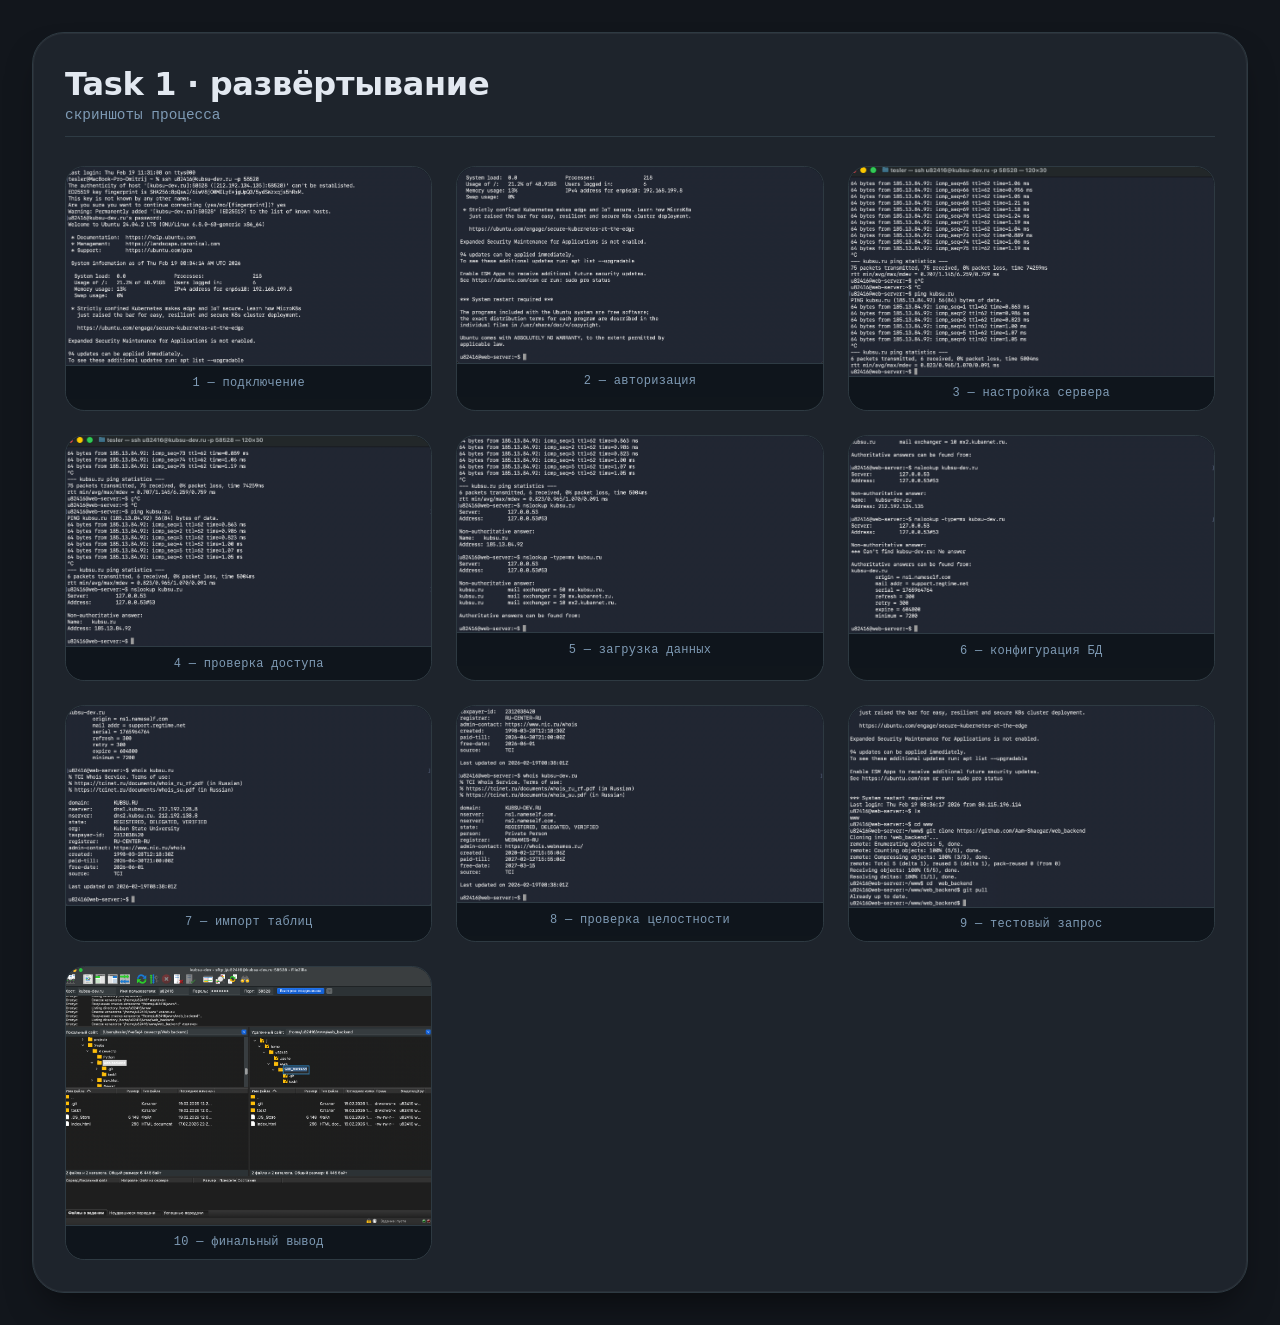
==== task1/index.html @ 4d0196c2 "init" ====
<!DOCTYPE html>
<html lang="ru">
<head>
    <meta charset="UTF-8">
    <meta name="viewport" content="width=device-width, initial-scale=1.0">
    <title>Web backend · Task 1 — скриншоты</title>
    <style>
        * {
            margin: 0;
            padding: 0;
            box-sizing: border-box;
        }

        body {
            background: #12161c;
            font-family: 'Inter', system-ui, -apple-system, 'Segoe UI', Roboto, Helvetica, sans-serif;
            padding: 2rem;
            color: #e2e8f0;
        }

        .container {
            max-width: 1300px;
            margin: 0 auto;
        }

        .card {
            background: #1e242c;
            border-radius: 2rem;
            box-shadow: 0 20px 35px -12px rgba(0, 0, 0, 0.5), 0 0 0 1px rgba(255, 255, 255, 0.05) inset;
            padding: 2rem;
            transition: all 0.25s ease;
            animation: fadeSlideUp 0.45s ease-out;
            border: 1px solid #2e3a42;
        }

        .card:hover {
            border-color: #4a5b66;
            box-shadow: 0 24px 42px -14px rgba(0, 0, 0, 0.6);
        }

        h1 {
            font-size: 2rem;
            font-weight: 550;
            letter-spacing: -0.3px;
            color: #e2e8f0;
            margin-bottom: 0.25rem;
        }

        .subhead {
            font-size: 0.9rem;
            color: #7f9bb5;
            margin-bottom: 1.8rem;
            border-bottom: 1px solid #2e3b44;
            padding-bottom: 0.8rem;
            font-family: 'Fira Code', monospace;
        }

        .gallery {
            display: grid;
            grid-template-columns: repeat(auto-fill, minmax(280px, 1fr));
            gap: 1.5rem;
        }

        .screenshot-card {
            background: #10161c;
            border-radius: 1.2rem;
            border: 1px solid #2e3a42;
            overflow: hidden;
            transition: all 0.2s ease;
        }

        .screenshot-card:hover {
            border-color: #5e7687;
            transform: translateY(-2px);
            box-shadow: 0 8px 20px rgba(0, 0, 0, 0.4);
        }

        .screenshot-card img {
            width: 100%;
            height: auto;
            display: block;
            background: #0b0f14;
        }

        .screenshot-label {
            padding: 0.6rem 0.8rem;
            font-size: 0.75rem;
            font-family: 'Fira Code', monospace;
            color: #7f9bb5;
            border-top: 1px solid #2e3b44;
            background: #0f151c;
            text-align: center;
            letter-spacing: 0.3px;
        }

        @keyframes fadeSlideUp {
            from {
                opacity: 0;
                transform: translateY(18px);
            }
            to {
                opacity: 1;
                transform: translateY(0);
            }
        }

        @media (max-width: 700px) {
            body {
                padding: 1rem;
            }
            .card {
                padding: 1.2rem;
            }
            h1 {
                font-size: 1.6rem;
            }
            .gallery {
                gap: 1rem;
                grid-template-columns: 1fr;
            }
        }

        /* кастомный скролл */
        ::-webkit-scrollbar {
            width: 5px;
        }
        ::-webkit-scrollbar-track {
            background: #191f26;
            border-radius: 10px;
        }
        ::-webkit-scrollbar-thumb {
            background: #556e82;
            border-radius: 10px;
        }
    </style>
</head>
<body>
<div class="container">
    <div class="card">
        <h1>Task 1 · развёртывание</h1>
        <div class="subhead">скриншоты процесса</div>

        <div class="gallery">
            <div class="screenshot-card">
                <img src="Снимок экрана 2026-02-19 в 11.35.34.png" alt="Screenshot 1">
                <div class="screenshot-label">1 — подключение</div>
            </div>
            <div class="screenshot-card">
                <img src="Снимок экрана 2026-02-19 в 11.35.46.png" alt="Screenshot 2">
                <div class="screenshot-label">2 — авторизация</div>
            </div>
            <div class="screenshot-card">
                <img src="Снимок экрана 2026-02-19 в 11.38.23.png" alt="Screenshot 3">
                <div class="screenshot-label">3 — настройка сервера</div>
            </div>
            <div class="screenshot-card">
                <img src="Снимок экрана 2026-02-19 в 11.39.09.png" alt="Screenshot 4">
                <div class="screenshot-label">4 — проверка доступа</div>
            </div>
            <div class="screenshot-card">
                <img src="Снимок экрана 2026-02-19 в 11.39.57.png" alt="Screenshot 5">
                <div class="screenshot-label">5 — загрузка данных</div>
            </div>
            <div class="screenshot-card">
                <img src="Снимок экрана 2026-02-19 в 11.40.46.png" alt="Screenshot 6">
                <div class="screenshot-label">6 — конфигурация БД</div>
            </div>
            <div class="screenshot-card">
                <img src="Снимок экрана 2026-02-19 в 11.41.10.png" alt="Screenshot 7">
                <div class="screenshot-label">7 — импорт таблиц</div>
            </div>
            <div class="screenshot-card">
                <img src="Снимок экрана 2026-02-19 в 11.41.35.png" alt="Screenshot 8">
                <div class="screenshot-label">8 — проверка целостности</div>
            </div>
            <div class="screenshot-card">
                <img src="Снимок экрана 2026-02-19 в 11.54.24.png" alt="Screenshot 9">
                <div class="screenshot-label">9 — тестовый запрос</div>
            </div>
            <div class="screenshot-card">
                <img src="Снимок экрана 2026-02-19 в 13.09.58.png" alt="Screenshot 10">
                <div class="screenshot-label">10 — финальный вывод</div>
            </div>
        </div>
    </div>
</div>
</body>
</html>
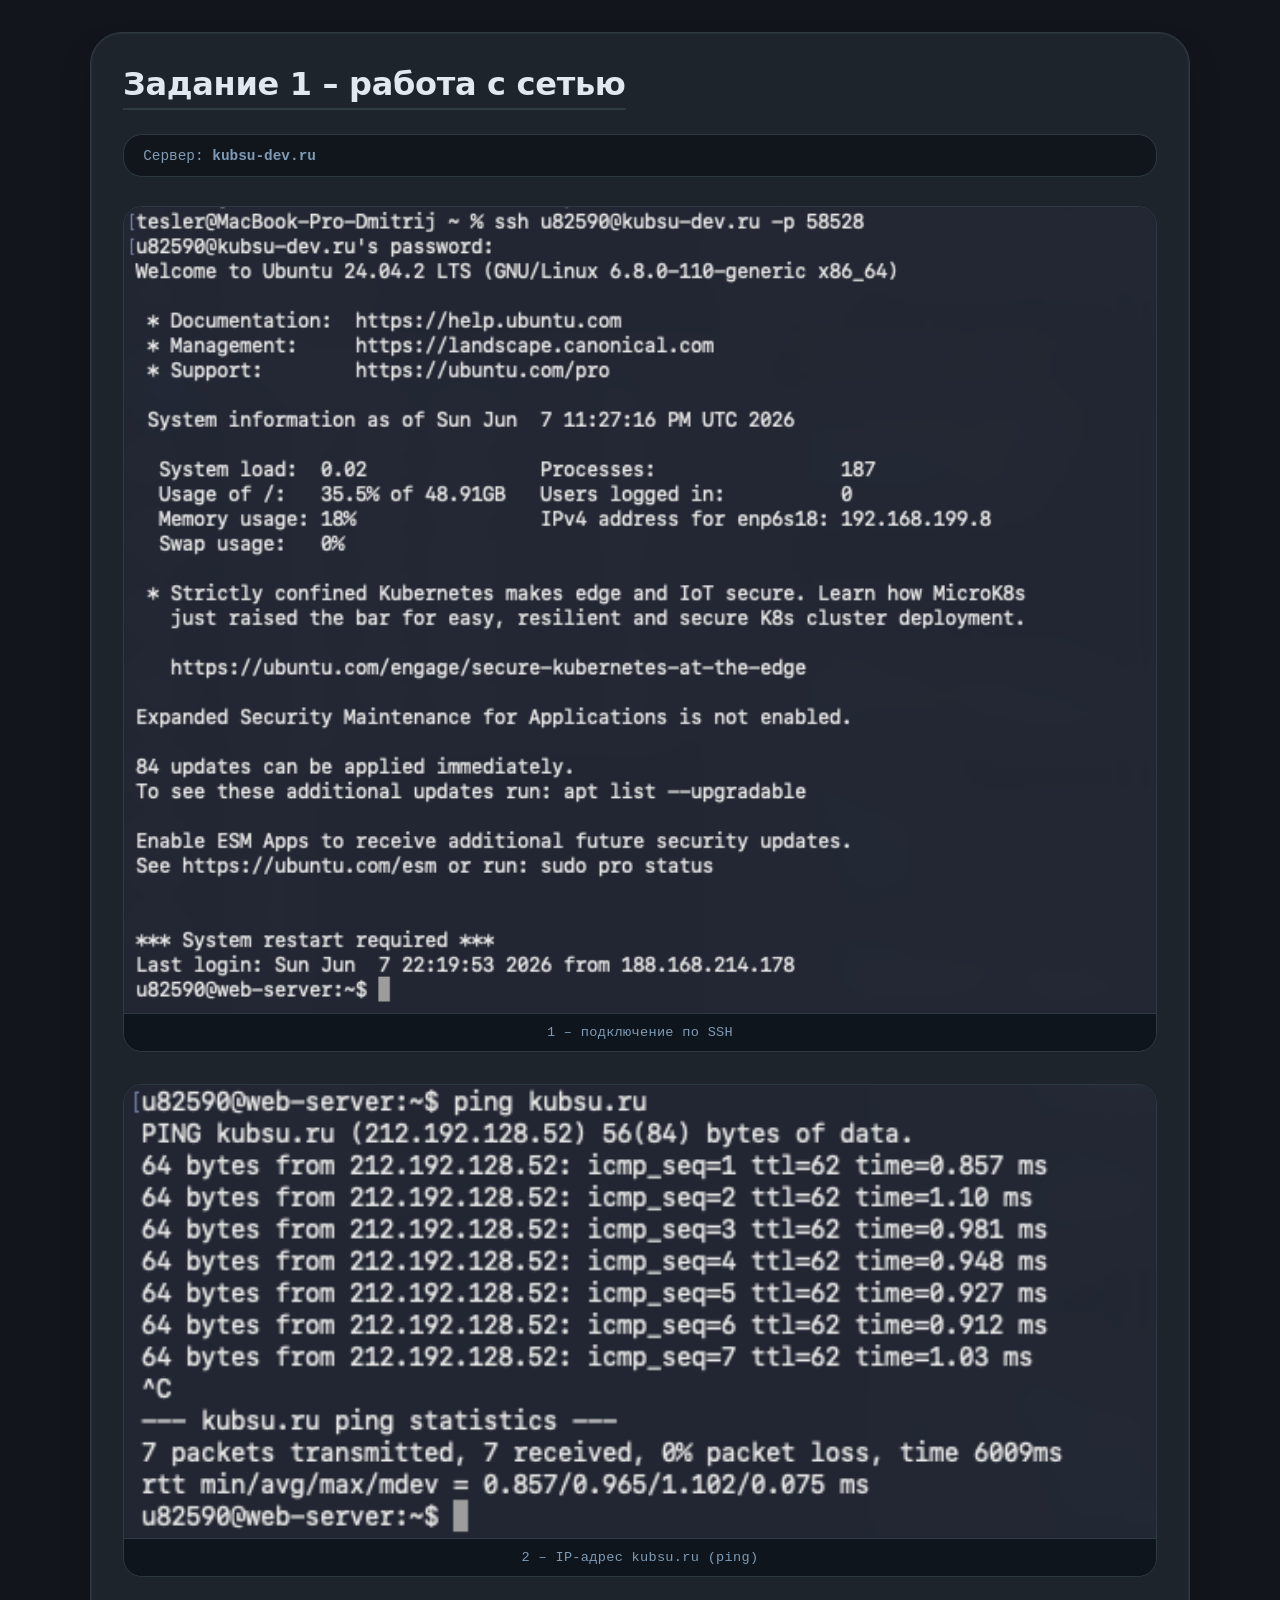
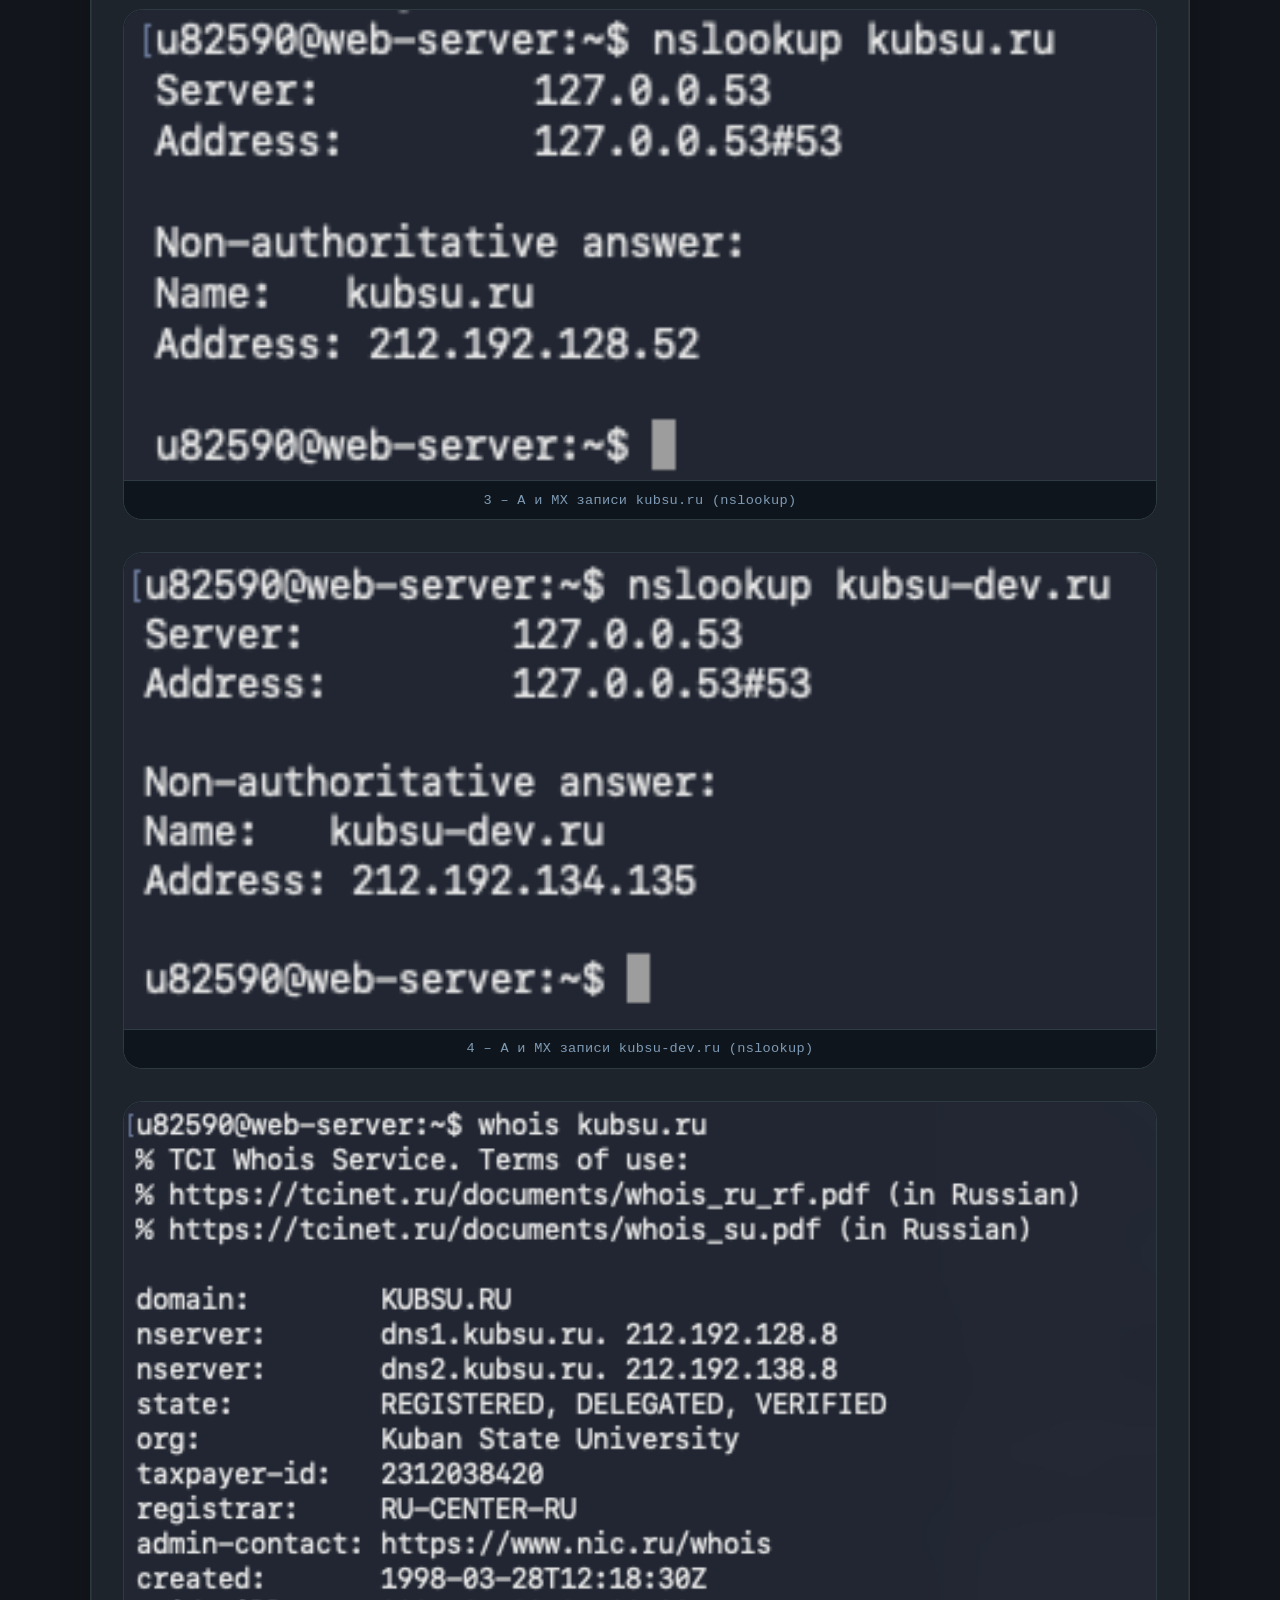
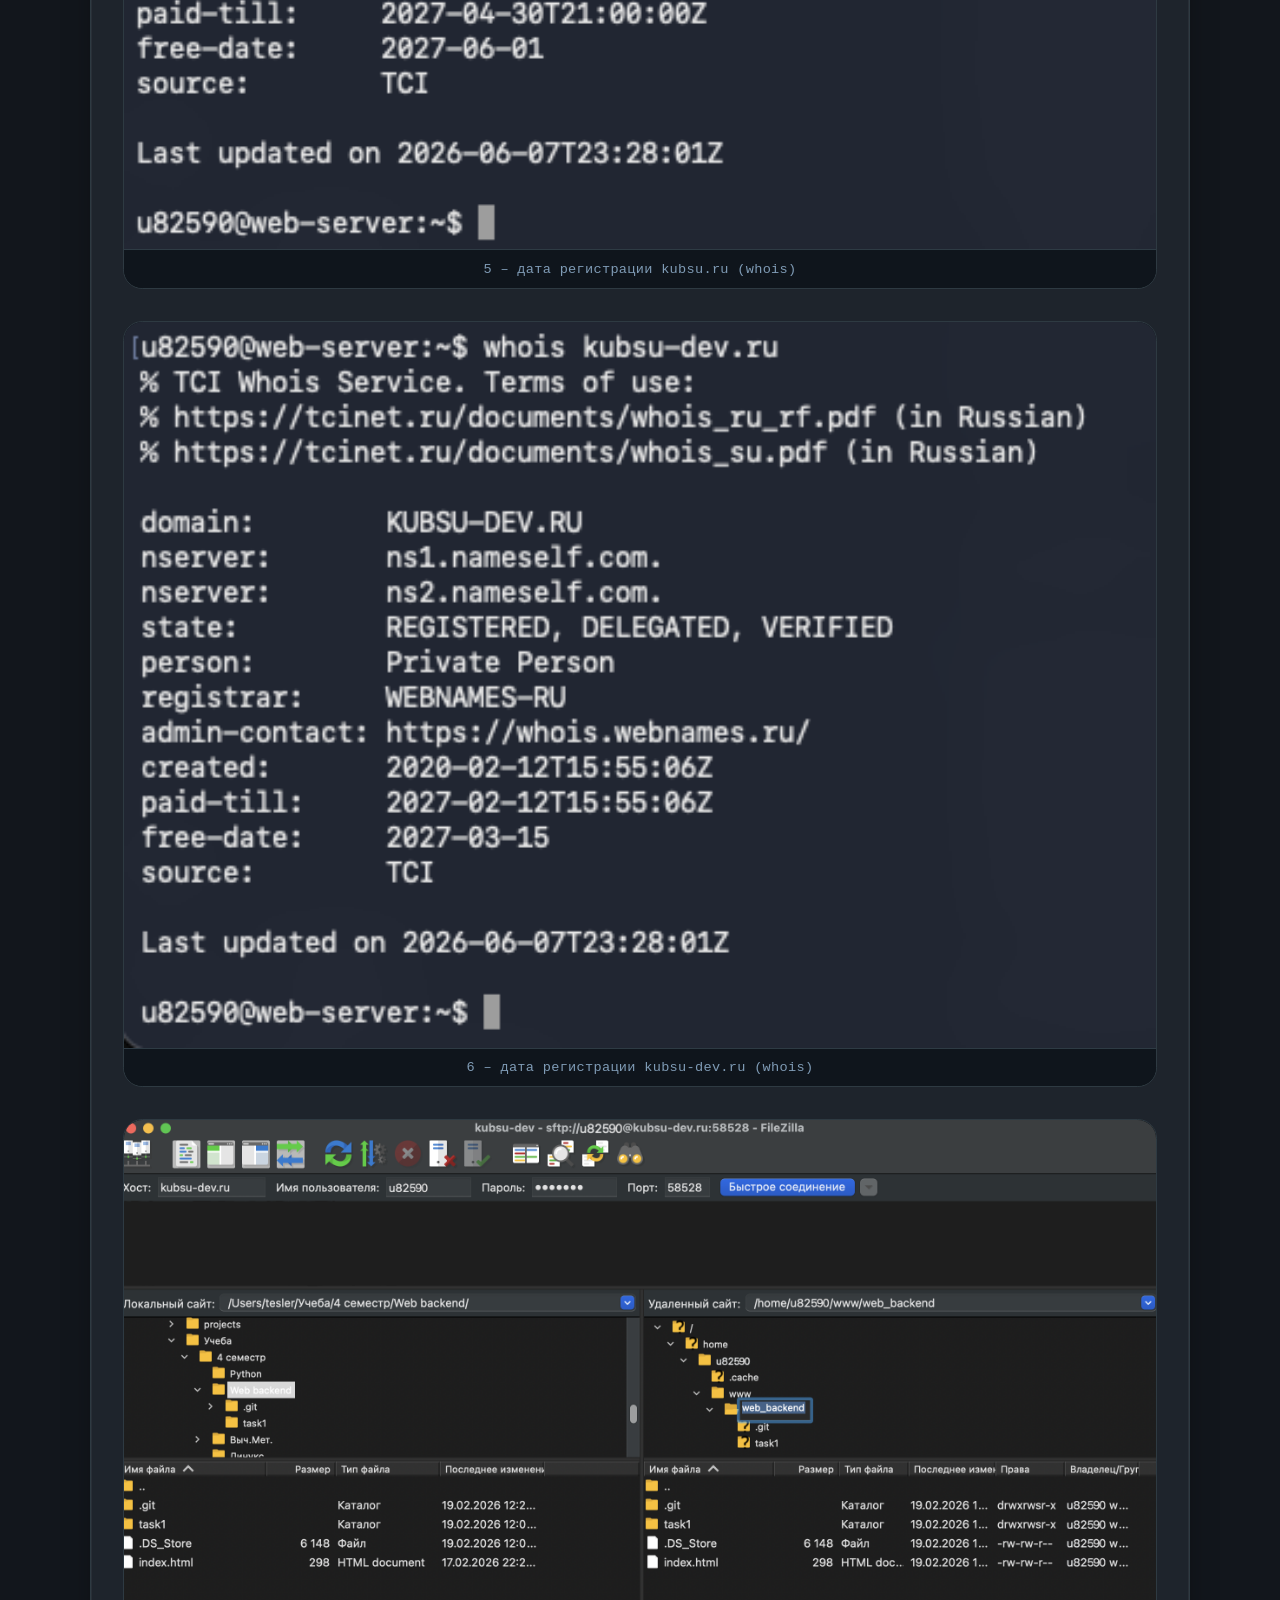
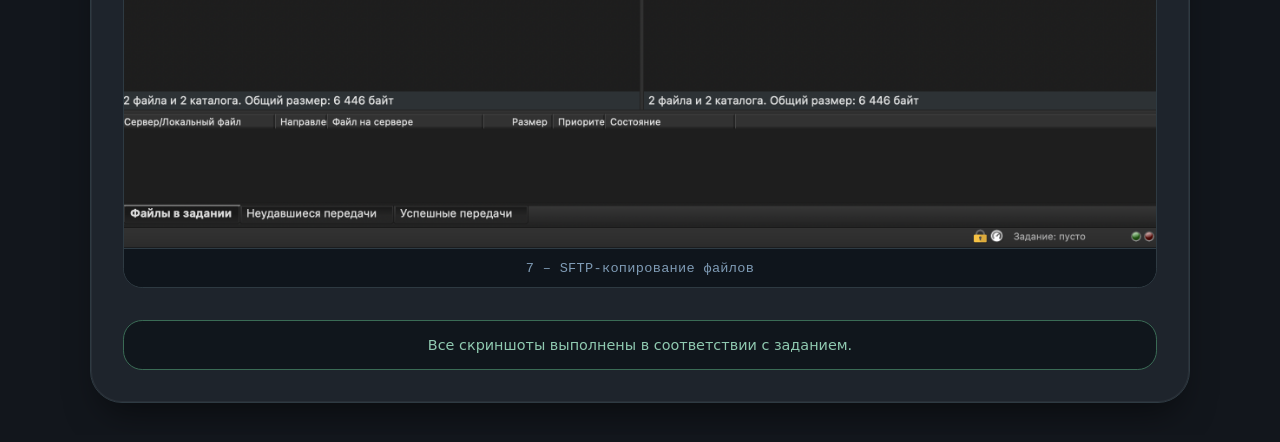
==== commit 82c16ffe: "fix screenshot" ====
--- a/task1/index.html
+++ b/task1/index.html
@@ -3,7 +3,7 @@
 <head>
     <meta charset="UTF-8">
     <meta name="viewport" content="width=device-width, initial-scale=1.0">
-    <title>Web backend · Task 1 — скриншоты</title>
+    <title>Задание 1 – скриншоты · графитовый стиль</title>
     <style>
         * {
             margin: 0;
@@ -19,7 +19,7 @@
         }
 
         .container {
-            max-width: 1300px;
+            max-width: 1100px;
             margin: 0 auto;
         }
 
@@ -43,25 +43,26 @@
             font-weight: 550;
             letter-spacing: -0.3px;
             color: #e2e8f0;
-            margin-bottom: 0.25rem;
+            margin-bottom: 0.5rem;
+            display: inline-block;
+            border-bottom: 2px solid #2e3b44;
+            padding-bottom: 0.3rem;
         }
 
         .subhead {
+            background: #10161c;
+            border-radius: 1.2rem;
+            padding: 0.8rem 1.2rem;
+            margin: 1rem 0 1.8rem;
             font-size: 0.9rem;
             color: #7f9bb5;
-            margin-bottom: 1.8rem;
-            border-bottom: 1px solid #2e3b44;
-            padding-bottom: 0.8rem;
+            border: 1px solid #2e3a42;
             font-family: 'Fira Code', monospace;
         }
 
-        .gallery {
-            display: grid;
-            grid-template-columns: repeat(auto-fill, minmax(280px, 1fr));
-            gap: 1.5rem;
-        }
-
-        .screenshot-card {
+        /* Каждый скриншот — отдельный блок, во всю ширину */
+        .screenshot-block {
+            margin-bottom: 2rem;
             background: #10161c;
             border-radius: 1.2rem;
             border: 1px solid #2e3a42;
@@ -69,28 +70,39 @@
             transition: all 0.2s ease;
         }
 
-        .screenshot-card:hover {
+        .screenshot-block:hover {
             border-color: #5e7687;
-            transform: translateY(-2px);
             box-shadow: 0 8px 20px rgba(0, 0, 0, 0.4);
         }
 
-        .screenshot-card img {
+        .screenshot-block img {
             width: 100%;
             height: auto;
             display: block;
             background: #0b0f14;
+            /* Убираем любые ограничения по высоте — картинка покажется полностью */
         }
 
         .screenshot-label {
-            padding: 0.6rem 0.8rem;
-            font-size: 0.75rem;
+            padding: 0.7rem 1rem;
+            font-size: 0.85rem;
             font-family: 'Fira Code', monospace;
             color: #7f9bb5;
             border-top: 1px solid #2e3b44;
             background: #0f151c;
             text-align: center;
             letter-spacing: 0.3px;
+        }
+
+        .final-note {
+            background: #10161c;
+            border-radius: 1.2rem;
+            padding: 1rem 1.5rem;
+            text-align: center;
+            margin-top: 1rem;
+            font-size: 0.9rem;
+            color: #8fc9b0;
+            border: 1px solid #3a6b55;
         }
 
         @keyframes fadeSlideUp {
@@ -114,13 +126,12 @@
             h1 {
                 font-size: 1.6rem;
             }
-            .gallery {
-                gap: 1rem;
-                grid-template-columns: 1fr;
+            .screenshot-label {
+                font-size: 0.75rem;
+                padding: 0.5rem;
             }
         }
 
-        /* кастомный скролл */
         ::-webkit-scrollbar {
             width: 5px;
         }
@@ -137,50 +148,49 @@
 <body>
 <div class="container">
     <div class="card">
-        <h1>Task 1 · развёртывание</h1>
-        <div class="subhead">скриншоты процесса</div>
+        <h1>Задание 1 – работа с сетью</h1>
+        <div class="subhead">
+            Сервер: <strong>kubsu-dev.ru</strong>
+        </div>
 
-        <div class="gallery">
-            <div class="screenshot-card">
-                <img src="Снимок экрана 2026-02-19 в 11.35.34.png" alt="Screenshot 1">
-                <div class="screenshot-label">1 — подключение</div>
-            </div>
-            <div class="screenshot-card">
-                <img src="Снимок экрана 2026-02-19 в 11.35.46.png" alt="Screenshot 2">
-                <div class="screenshot-label">2 — авторизация</div>
-            </div>
-            <div class="screenshot-card">
-                <img src="Снимок экрана 2026-02-19 в 11.38.23.png" alt="Screenshot 3">
-                <div class="screenshot-label">3 — настройка сервера</div>
-            </div>
-            <div class="screenshot-card">
-                <img src="Снимок экрана 2026-02-19 в 11.39.09.png" alt="Screenshot 4">
-                <div class="screenshot-label">4 — проверка доступа</div>
-            </div>
-            <div class="screenshot-card">
-                <img src="Снимок экрана 2026-02-19 в 11.39.57.png" alt="Screenshot 5">
-                <div class="screenshot-label">5 — загрузка данных</div>
-            </div>
-            <div class="screenshot-card">
-                <img src="Снимок экрана 2026-02-19 в 11.40.46.png" alt="Screenshot 6">
-                <div class="screenshot-label">6 — конфигурация БД</div>
-            </div>
-            <div class="screenshot-card">
-                <img src="Снимок экрана 2026-02-19 в 11.41.10.png" alt="Screenshot 7">
-                <div class="screenshot-label">7 — импорт таблиц</div>
-            </div>
-            <div class="screenshot-card">
-                <img src="Снимок экрана 2026-02-19 в 11.41.35.png" alt="Screenshot 8">
-                <div class="screenshot-label">8 — проверка целостности</div>
-            </div>
-            <div class="screenshot-card">
-                <img src="Снимок экрана 2026-02-19 в 11.54.24.png" alt="Screenshot 9">
-                <div class="screenshot-label">9 — тестовый запрос</div>
-            </div>
-            <div class="screenshot-card">
-                <img src="Снимок экрана 2026-02-19 в 13.09.58.png" alt="Screenshot 10">
-                <div class="screenshot-label">10 — финальный вывод</div>
-            </div>
+        <!-- Каждый скриншот на всю ширину, с подписью -->
+        <div class="screenshot-block">
+            <img src="screenshots/1.png" alt="Вход по SSH">
+            <div class="screenshot-label">1 – подключение по SSH</div>
+        </div>
+
+        <div class="screenshot-block">
+            <img src="screenshots/2.png" alt="IP-адрес kubsu.ru (ping)">
+            <div class="screenshot-label">2 – IP-адрес kubsu.ru (ping)</div>
+        </div>
+
+        <div class="screenshot-block">
+            <img src="screenshots/3.png" alt="A и MX записи kubsu.ru">
+            <div class="screenshot-label">3 – A и MX записи kubsu.ru (nslookup)</div>
+        </div>
+
+        <div class="screenshot-block">
+            <img src="screenshots/4.png" alt="A и MX записи kubsu-dev.ru">
+            <div class="screenshot-label">4 – A и MX записи kubsu-dev.ru (nslookup)</div>
+        </div>
+
+        <div class="screenshot-block">
+            <img src="screenshots/5.png" alt="Дата регистрации kubsu.ru">
+            <div class="screenshot-label">5 – дата регистрации kubsu.ru (whois)</div>
+        </div>
+
+        <div class="screenshot-block">
+            <img src="screenshots/6.png" alt="Дата регистрации kubsu-dev.ru">
+            <div class="screenshot-label">6 – дата регистрации kubsu-dev.ru (whois)</div>
+        </div>
+
+        <div class="screenshot-block">
+            <img src="screenshots/71.png" alt="SFTP-копирование файлов">
+            <div class="screenshot-label">7 – SFTP-копирование файлов</div>
+        </div>
+
+        <div class="final-note">
+            Все скриншоты выполнены в соответствии с заданием.
         </div>
     </div>
 </div>
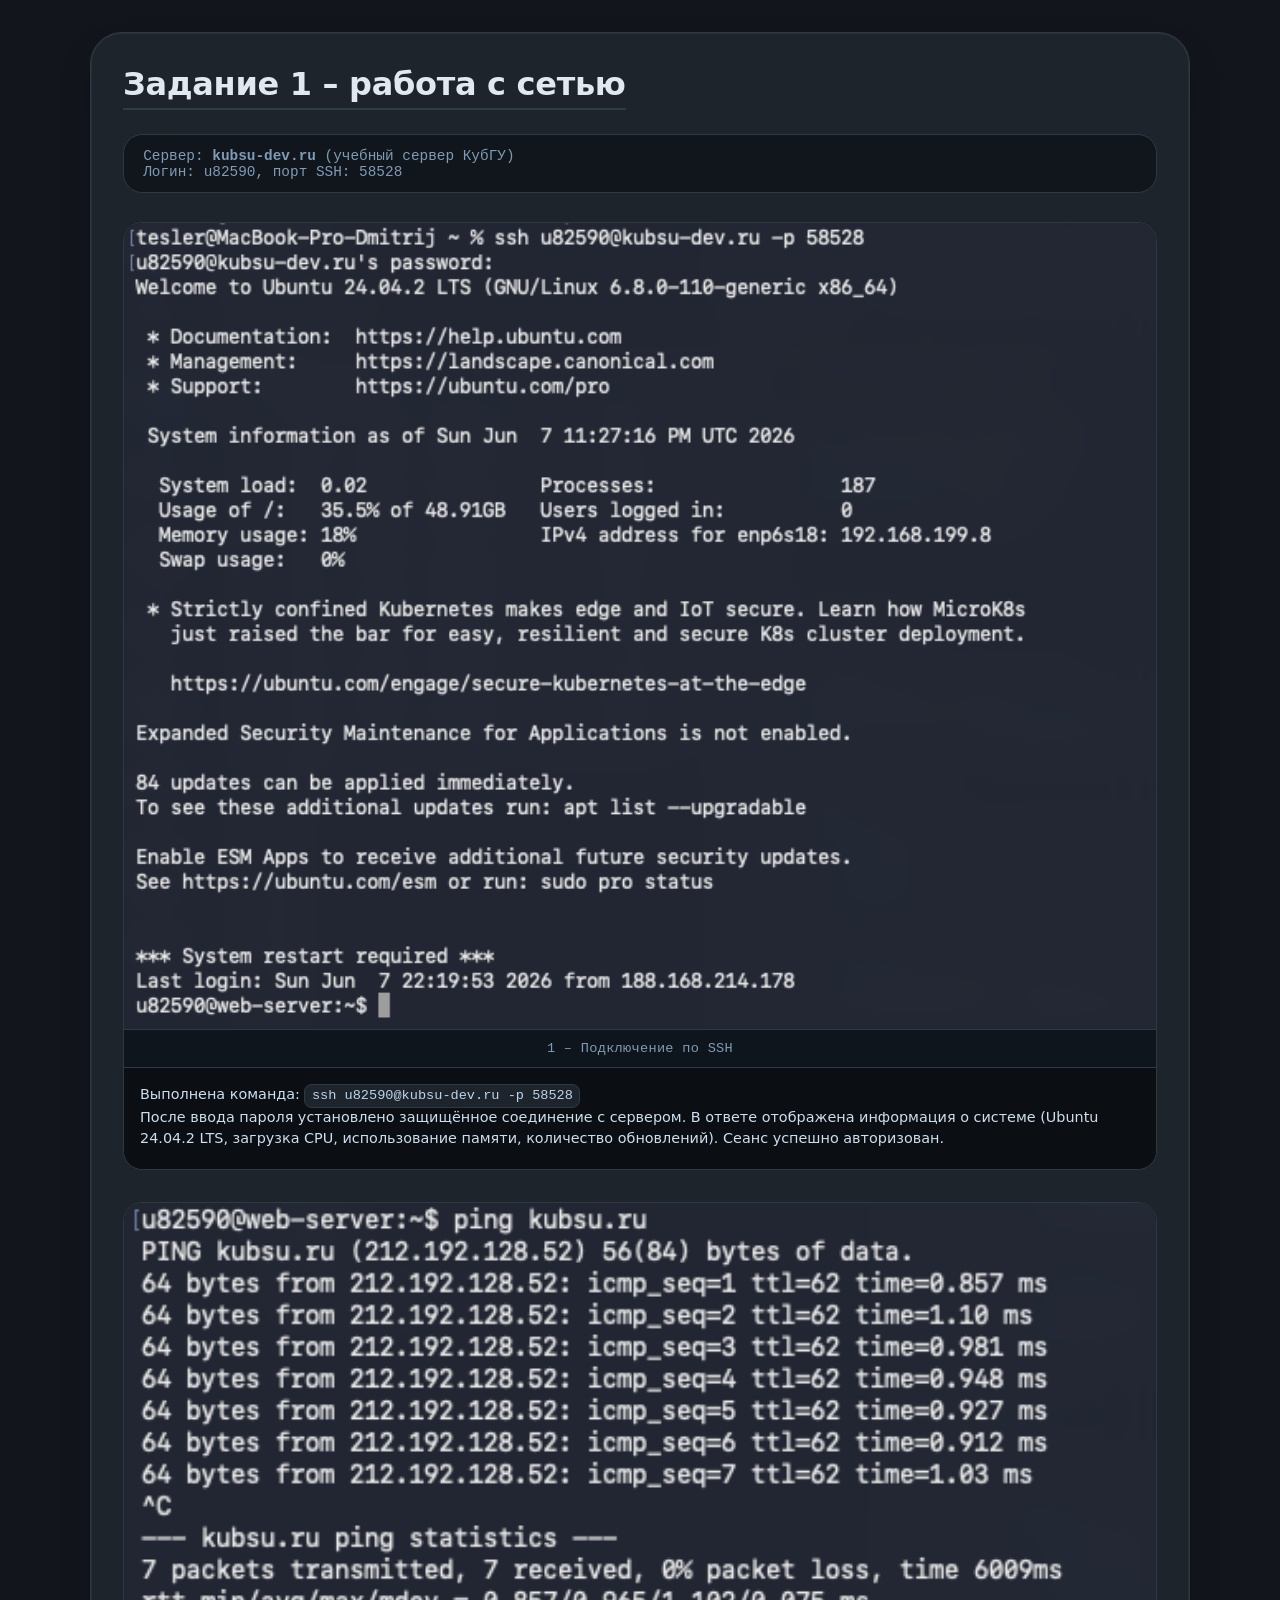
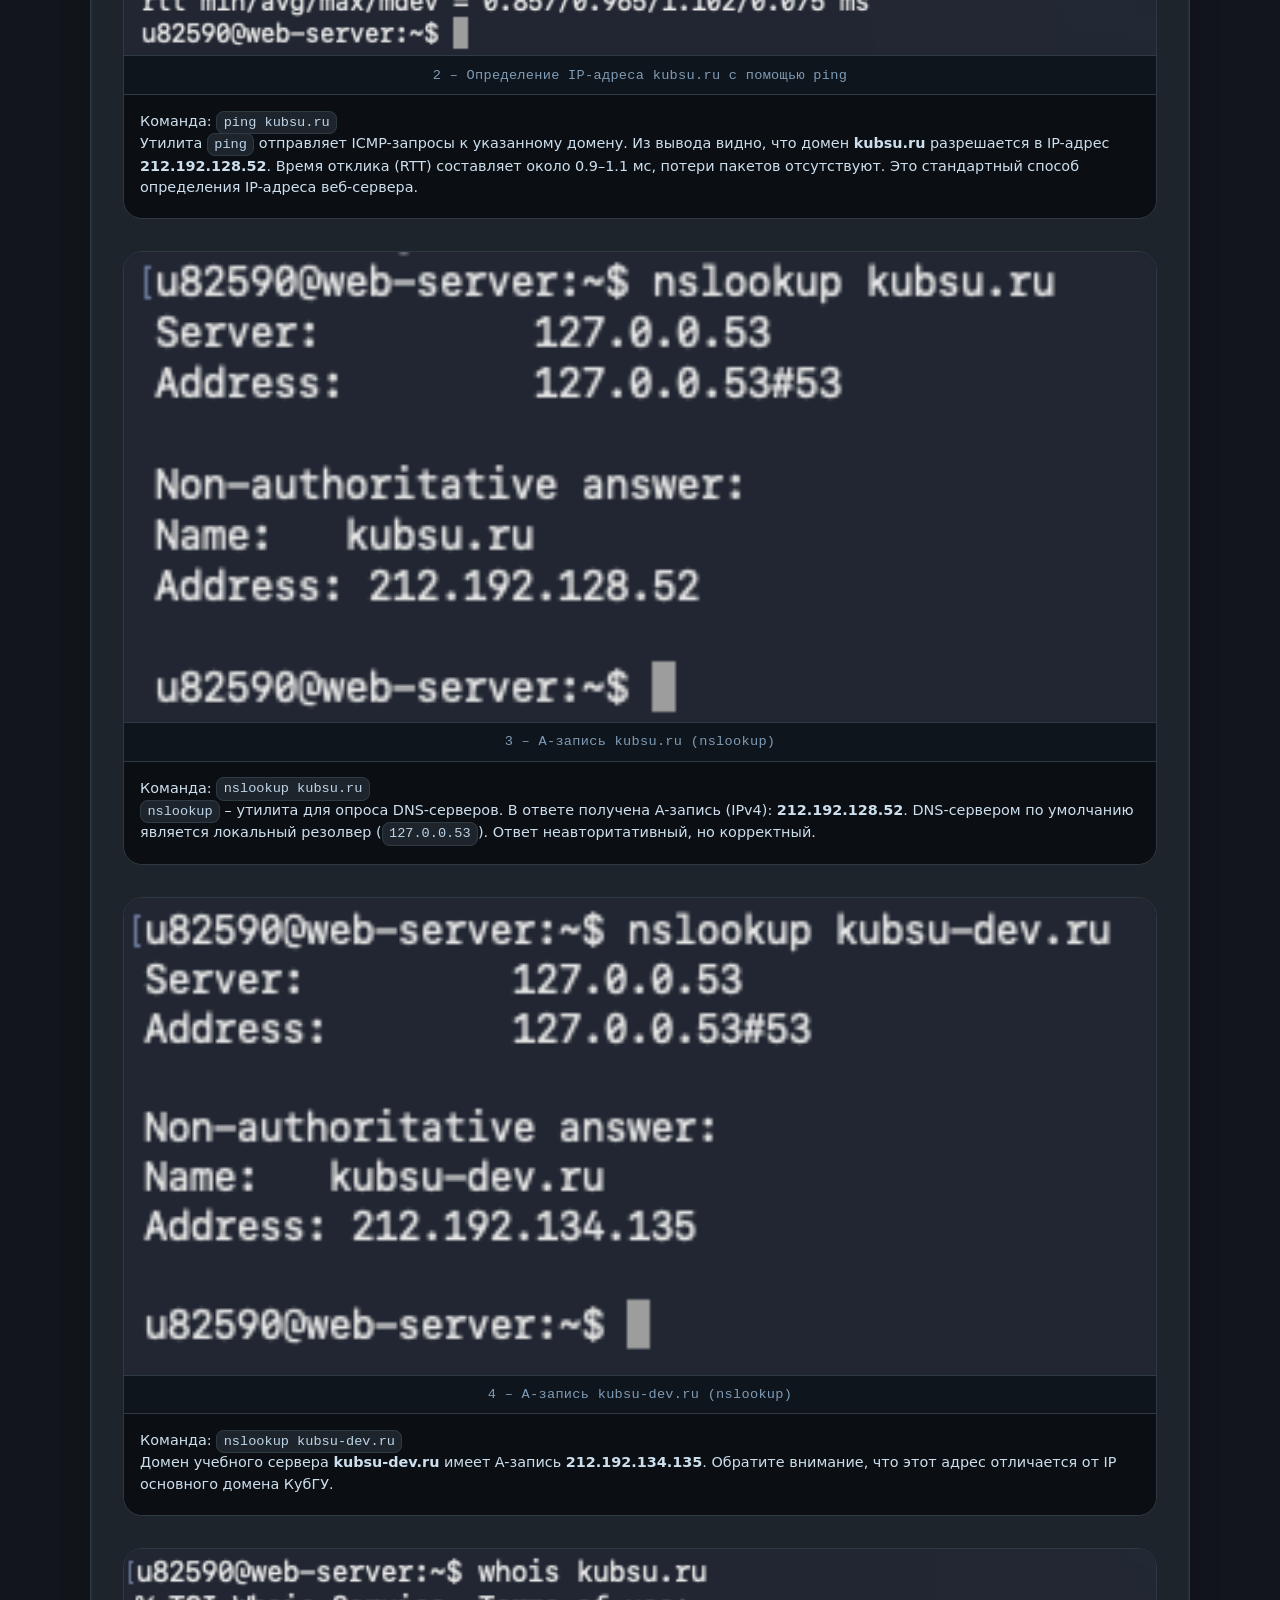
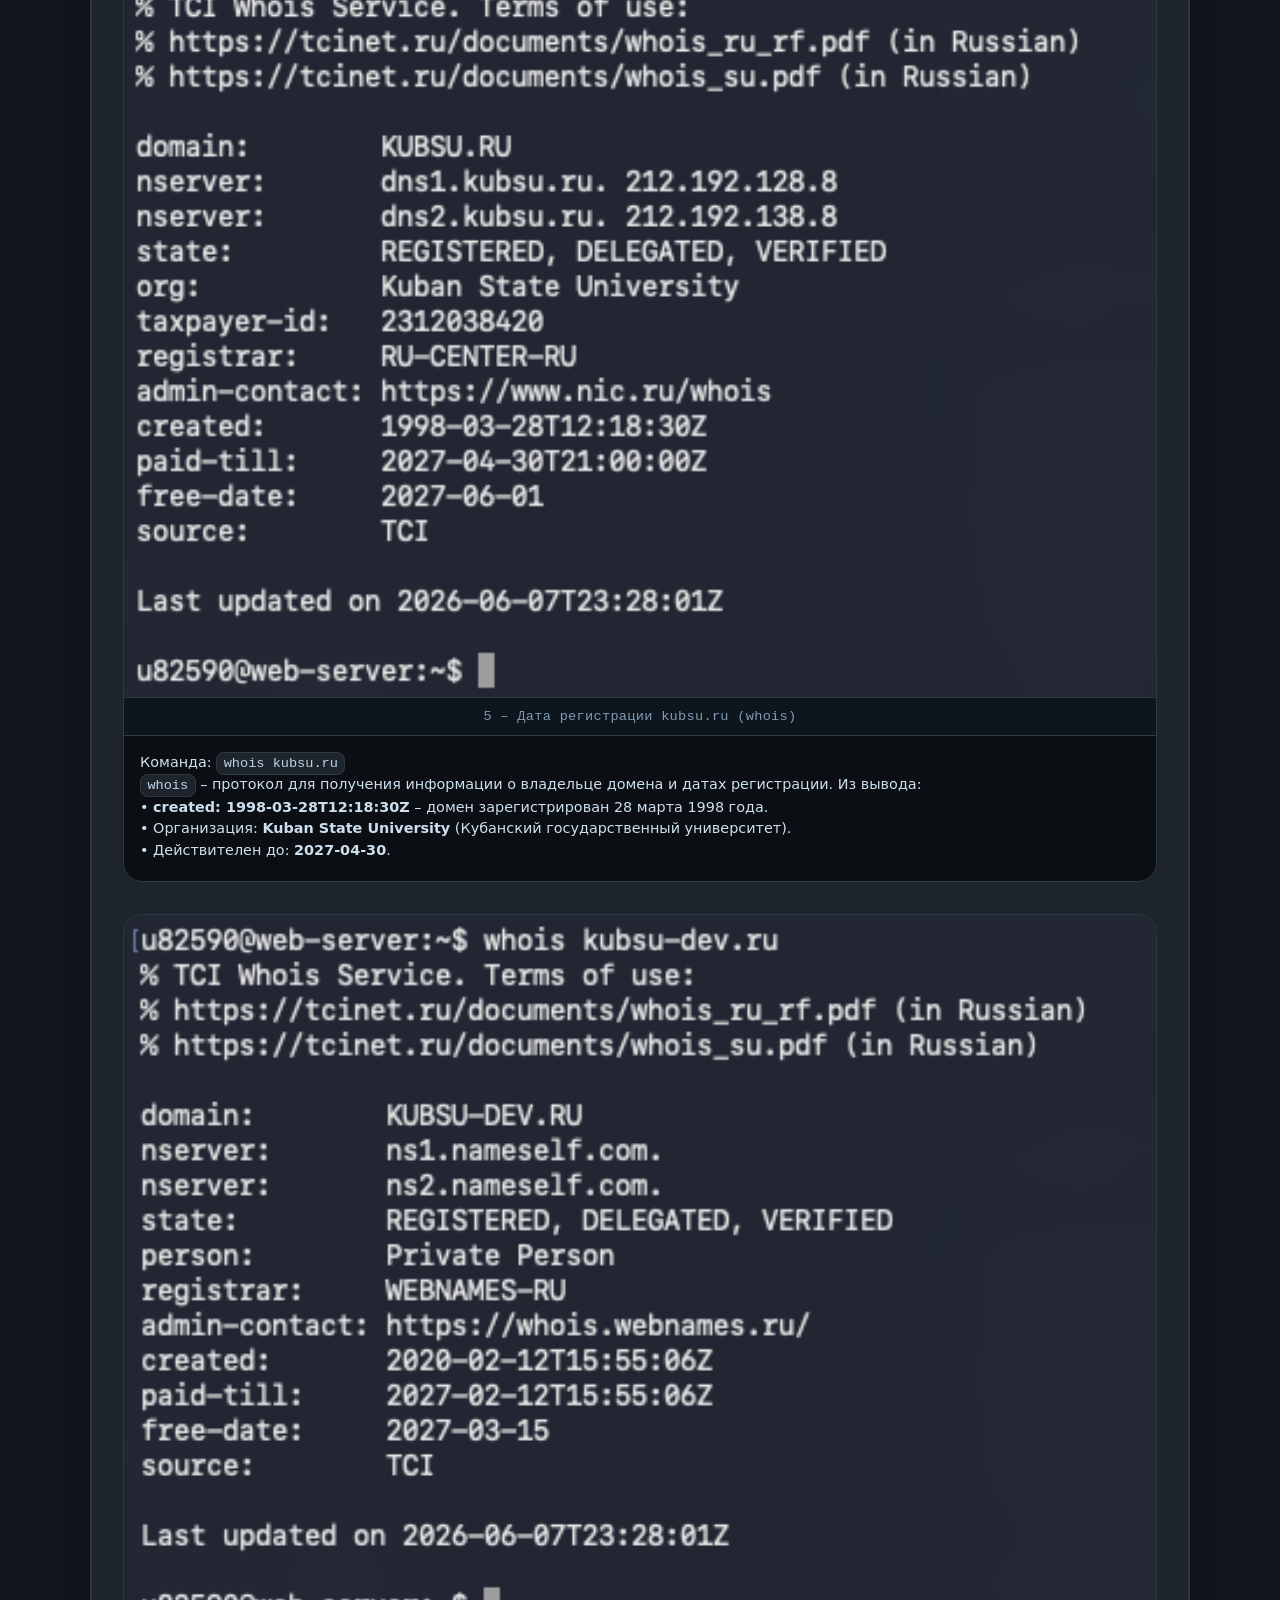
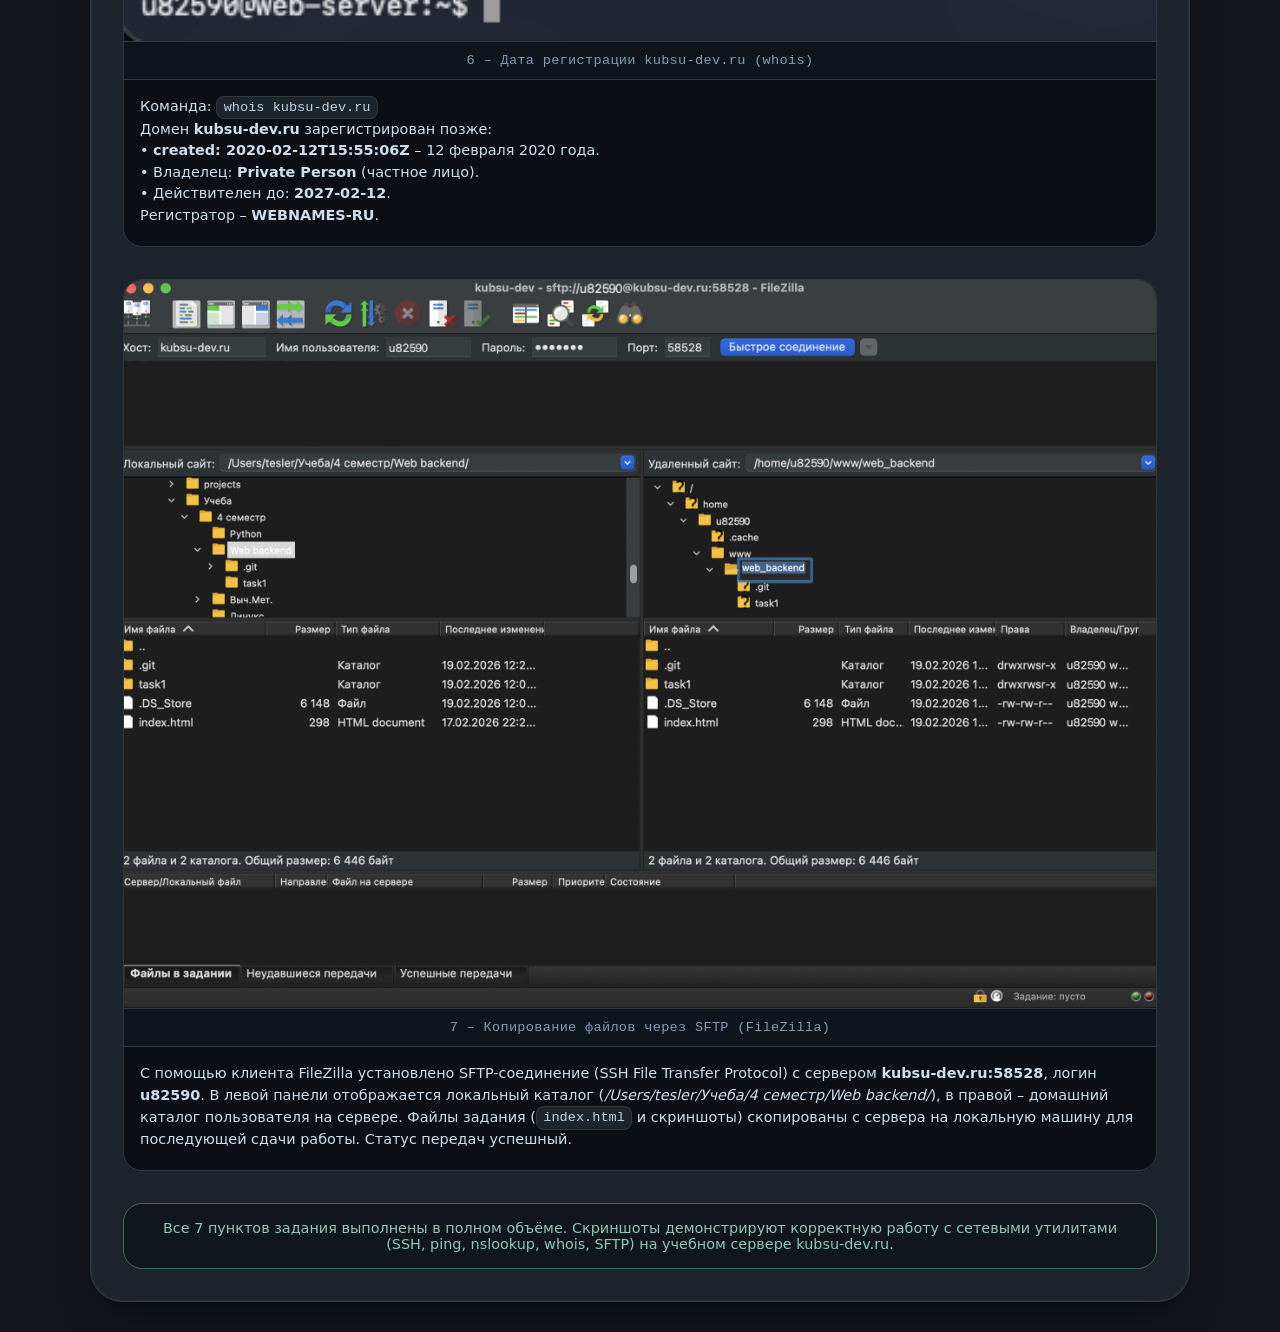
==== commit 4b2b53b3: "fixed descriptions" ====
--- a/task1/index.html
+++ b/task1/index.html
@@ -3,7 +3,7 @@
 <head>
     <meta charset="UTF-8">
     <meta name="viewport" content="width=device-width, initial-scale=1.0">
-    <title>Задание 1 – скриншоты · графитовый стиль</title>
+    <title>Задание 1 – работа с сетью (подробное описание)</title>
     <style>
         * {
             margin: 0;
@@ -60,7 +60,6 @@
             font-family: 'Fira Code', monospace;
         }
 
-        /* Каждый скриншот — отдельный блок, во всю ширину */
         .screenshot-block {
             margin-bottom: 2rem;
             background: #10161c;
@@ -80,7 +79,6 @@
             height: auto;
             display: block;
             background: #0b0f14;
-            /* Убираем любые ограничения по высоте — картинка покажется полностью */
         }
 
         .screenshot-label {
@@ -94,6 +92,25 @@
             letter-spacing: 0.3px;
         }
 
+        .screenshot-description {
+            padding: 1rem 1rem 1.2rem 1rem;
+            font-size: 0.9rem;
+            line-height: 1.5;
+            color: #cddfed;
+            background: #0b0f14;
+            border-top: 1px solid #2e3b44;
+        }
+
+        .screenshot-description code {
+            background: #1e242c;
+            padding: 0.2rem 0.4rem;
+            border-radius: 0.5rem;
+            font-family: 'Fira Code', monospace;
+            font-size: 0.85rem;
+            color: #bdd4e8;
+            border: 1px solid #2e3a42;
+        }
+
         .final-note {
             background: #10161c;
             border-radius: 1.2rem;
@@ -126,9 +143,9 @@
             h1 {
                 font-size: 1.6rem;
             }
-            .screenshot-label {
-                font-size: 0.75rem;
-                padding: 0.5rem;
+            .screenshot-label, .screenshot-description {
+                font-size: 0.8rem;
+                padding: 0.6rem;
             }
         }
 
@@ -150,47 +167,88 @@
     <div class="card">
         <h1>Задание 1 – работа с сетью</h1>
         <div class="subhead">
-            Сервер: <strong>kubsu-dev.ru</strong>
-        </div>
-
-        <!-- Каждый скриншот на всю ширину, с подписью -->
-        <div class="screenshot-block">
-            <img src="screenshots/1.png" alt="Вход по SSH">
-            <div class="screenshot-label">1 – подключение по SSH</div>
-        </div>
-
-        <div class="screenshot-block">
-            <img src="screenshots/2.png" alt="IP-адрес kubsu.ru (ping)">
-            <div class="screenshot-label">2 – IP-адрес kubsu.ru (ping)</div>
-        </div>
-
-        <div class="screenshot-block">
-            <img src="screenshots/3.png" alt="A и MX записи kubsu.ru">
-            <div class="screenshot-label">3 – A и MX записи kubsu.ru (nslookup)</div>
-        </div>
-
-        <div class="screenshot-block">
-            <img src="screenshots/4.png" alt="A и MX записи kubsu-dev.ru">
-            <div class="screenshot-label">4 – A и MX записи kubsu-dev.ru (nslookup)</div>
-        </div>
-
-        <div class="screenshot-block">
-            <img src="screenshots/5.png" alt="Дата регистрации kubsu.ru">
-            <div class="screenshot-label">5 – дата регистрации kubsu.ru (whois)</div>
-        </div>
-
-        <div class="screenshot-block">
-            <img src="screenshots/6.png" alt="Дата регистрации kubsu-dev.ru">
-            <div class="screenshot-label">6 – дата регистрации kubsu-dev.ru (whois)</div>
-        </div>
-
+            Сервер: <strong>kubsu-dev.ru</strong> (учебный сервер КубГУ)<br>
+            Логин: u82590, порт SSH: 58528
+        </div>
+
+        <!-- Блок 1: SSH -->
+        <div class="screenshot-block">
+            <img src="screenshots/1.png" alt="SSH подключение">
+            <div class="screenshot-label">1 – Подключение по SSH</div>
+            <div class="screenshot-description">
+                Выполнена команда: <code>ssh u82590@kubsu-dev.ru -p 58528</code><br>
+                После ввода пароля установлено защищённое соединение с сервером. В ответе отображена информация о системе (Ubuntu 24.04.2 LTS, загрузка CPU, использование памяти, количество обновлений). Сеанс успешно авторизован.
+            </div>
+        </div>
+
+        <!-- Блок 2: ping kubsu.ru -->
+        <div class="screenshot-block">
+            <img src="screenshots/2.png" alt="ping kubsu.ru">
+            <div class="screenshot-label">2 – Определение IP-адреса kubsu.ru с помощью ping</div>
+            <div class="screenshot-description">
+                Команда: <code>ping kubsu.ru</code><br>
+                Утилита <code>ping</code> отправляет ICMP-запросы к указанному домену. Из вывода видно, что домен <strong>kubsu.ru</strong> разрешается в IP-адрес <strong>212.192.128.52</strong>. Время отклика (RTT) составляет около 0.9–1.1 мс, потери пакетов отсутствуют. Это стандартный способ определения IP-адреса веб-сервера.
+            </div>
+        </div>
+
+        <!-- Блок 3: nslookup kubsu.ru -->
+        <div class="screenshot-block">
+            <img src="screenshots/3.png" alt="nslookup kubsu.ru">
+            <div class="screenshot-label">3 – A-запись kubsu.ru (nslookup)</div>
+            <div class="screenshot-description">
+                Команда: <code>nslookup kubsu.ru</code><br>
+                <code>nslookup</code> – утилита для опроса DNS-серверов. В ответе получена A-запись (IPv4): <strong>212.192.128.52</strong>. DNS-сервером по умолчанию является локальный резолвер (<code>127.0.0.53</code>). Ответ неавторитативный, но корректный.
+            </div>
+        </div>
+
+        <!-- Блок 4: nslookup kubsu-dev.ru -->
+        <div class="screenshot-block">
+            <img src="screenshots/4.png" alt="nslookup kubsu-dev.ru">
+            <div class="screenshot-label">4 – A-запись kubsu-dev.ru (nslookup)</div>
+            <div class="screenshot-description">
+                Команда: <code>nslookup kubsu-dev.ru</code><br>
+                Домен учебного сервера <strong>kubsu-dev.ru</strong> имеет A-запись <strong>212.192.134.135</strong>. Обратите внимание, что этот адрес отличается от IP основного домена КубГУ.
+            </div>
+        </div>
+
+        <!-- Блок 5: whois kubsu.ru -->
+        <div class="screenshot-block">
+            <img src="screenshots/5.png" alt="whois kubsu.ru">
+            <div class="screenshot-label">5 – Дата регистрации kubsu.ru (whois)</div>
+            <div class="screenshot-description">
+                Команда: <code>whois kubsu.ru</code><br>
+                <code>whois</code> – протокол для получения информации о владельце домена и датах регистрации. Из вывода:<br>
+                • <strong>created: 1998-03-28T12:18:30Z</strong> – домен зарегистрирован 28 марта 1998 года.<br>
+                • Организация: <strong>Kuban State University</strong> (Кубанский государственный университет).<br>
+                • Действителен до: <strong>2027-04-30</strong>.
+            </div>
+        </div>
+
+        <!-- Блок 6: whois kubsu-dev.ru -->
+        <div class="screenshot-block">
+            <img src="screenshots/6.png" alt="whois kubsu-dev.ru">
+            <div class="screenshot-label">6 – Дата регистрации kubsu-dev.ru (whois)</div>
+            <div class="screenshot-description">
+                Команда: <code>whois kubsu-dev.ru</code><br>
+                Домен <strong>kubsu-dev.ru</strong> зарегистрирован позже:<br>
+                • <strong>created: 2020-02-12T15:55:06Z</strong> – 12 февраля 2020 года.<br>
+                • Владелец: <strong>Private Person</strong> (частное лицо).<br>
+                • Действителен до: <strong>2027-02-12</strong>.<br>
+                Регистратор – <strong>WEBNAMES-RU</strong>.
+            </div>
+        </div>
+
+        <!-- Блок 7: SFTP -->
         <div class="screenshot-block">
             <img src="screenshots/71.png" alt="SFTP-копирование файлов">
-            <div class="screenshot-label">7 – SFTP-копирование файлов</div>
+            <div class="screenshot-label">7 – Копирование файлов через SFTP (FileZilla)</div>
+            <div class="screenshot-description">
+                С помощью клиента FileZilla установлено SFTP-соединение (SSH File Transfer Protocol) с сервером <strong>kubsu-dev.ru:58528</strong>, логин <strong>u82590</strong>. В левой панели отображается локальный каталог (<em>/Users/tesler/Учеба/4 семестр/Web backend/</em>), в правой – домашний каталог пользователя на сервере. Файлы задания (<code>index.html</code> и скриншоты) скопированы с сервера на локальную машину для последующей сдачи работы. Статус передач успешный.
+            </div>
         </div>
 
         <div class="final-note">
-            Все скриншоты выполнены в соответствии с заданием.
+            Все 7 пунктов задания выполнены в полном объёме. Скриншоты демонстрируют корректную работу с сетевыми утилитами (SSH, ping, nslookup, whois, SFTP) на учебном сервере kubsu-dev.ru.
         </div>
     </div>
 </div>
